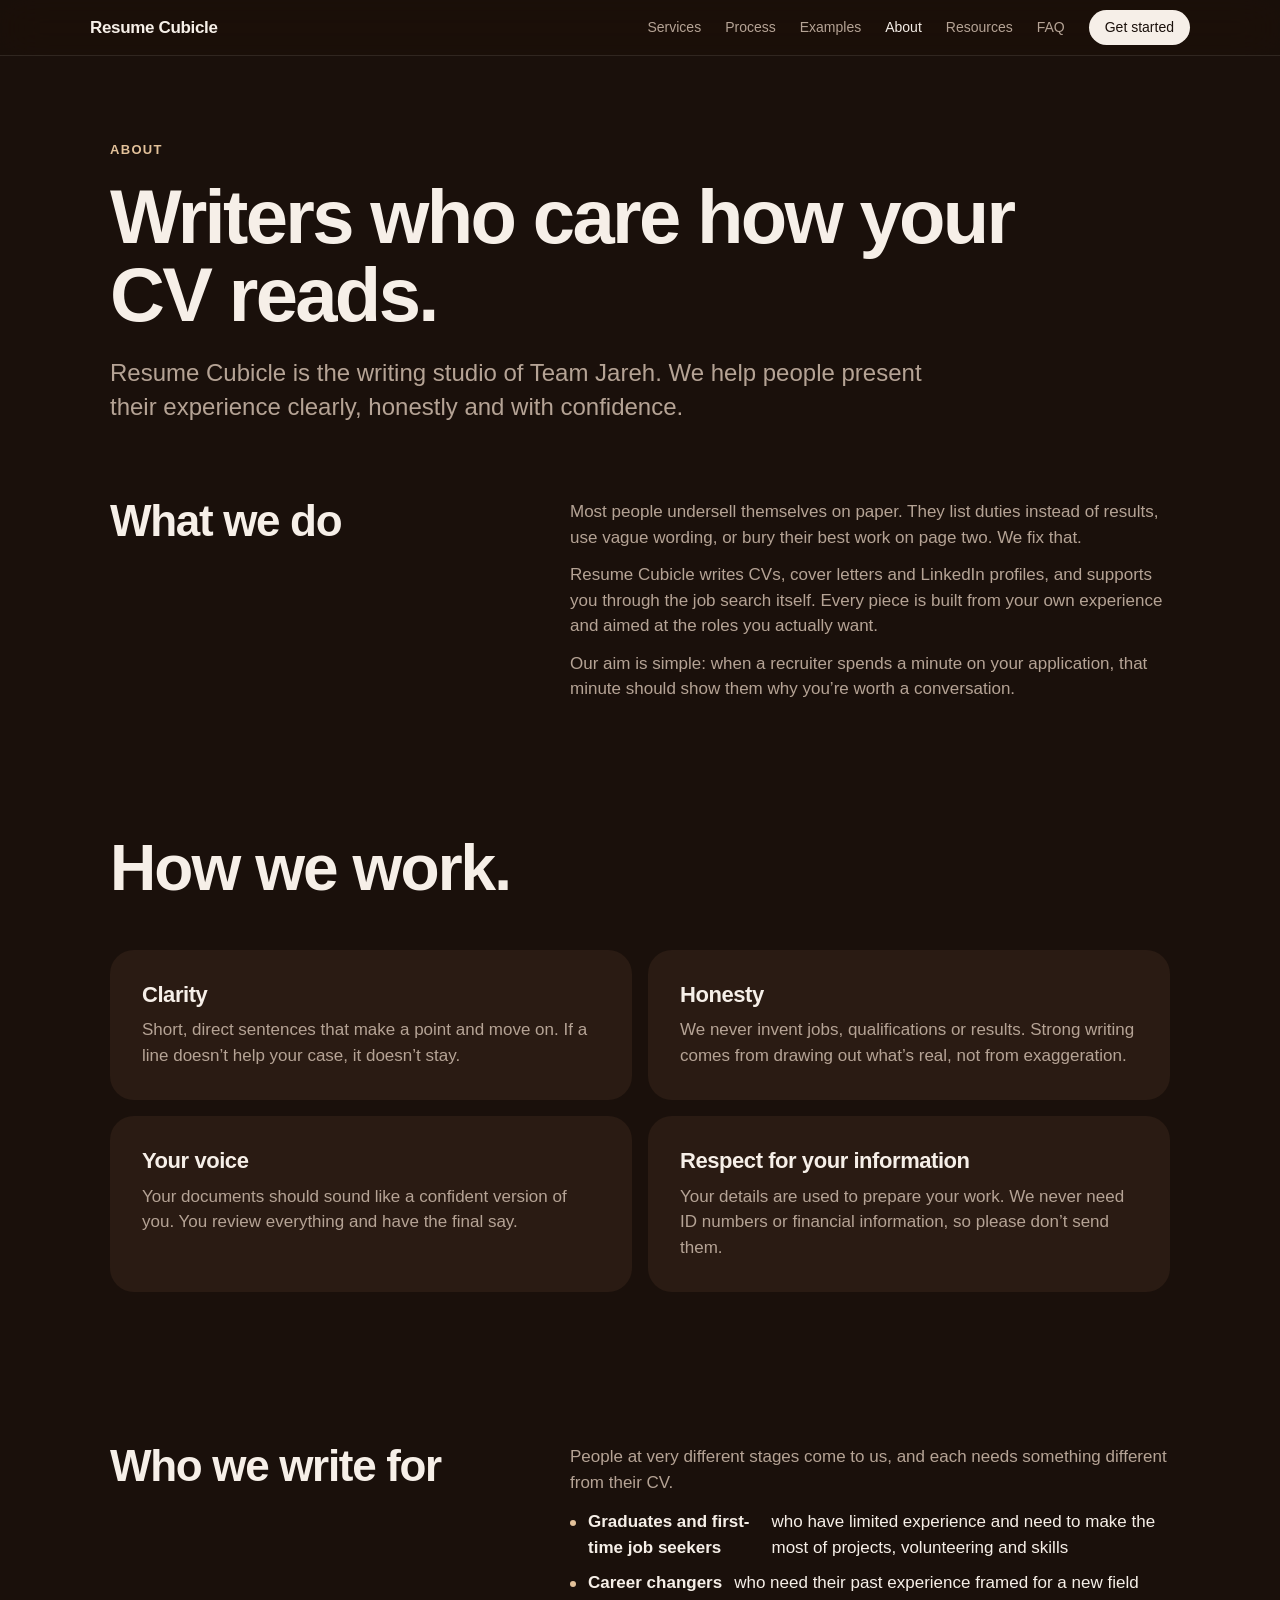
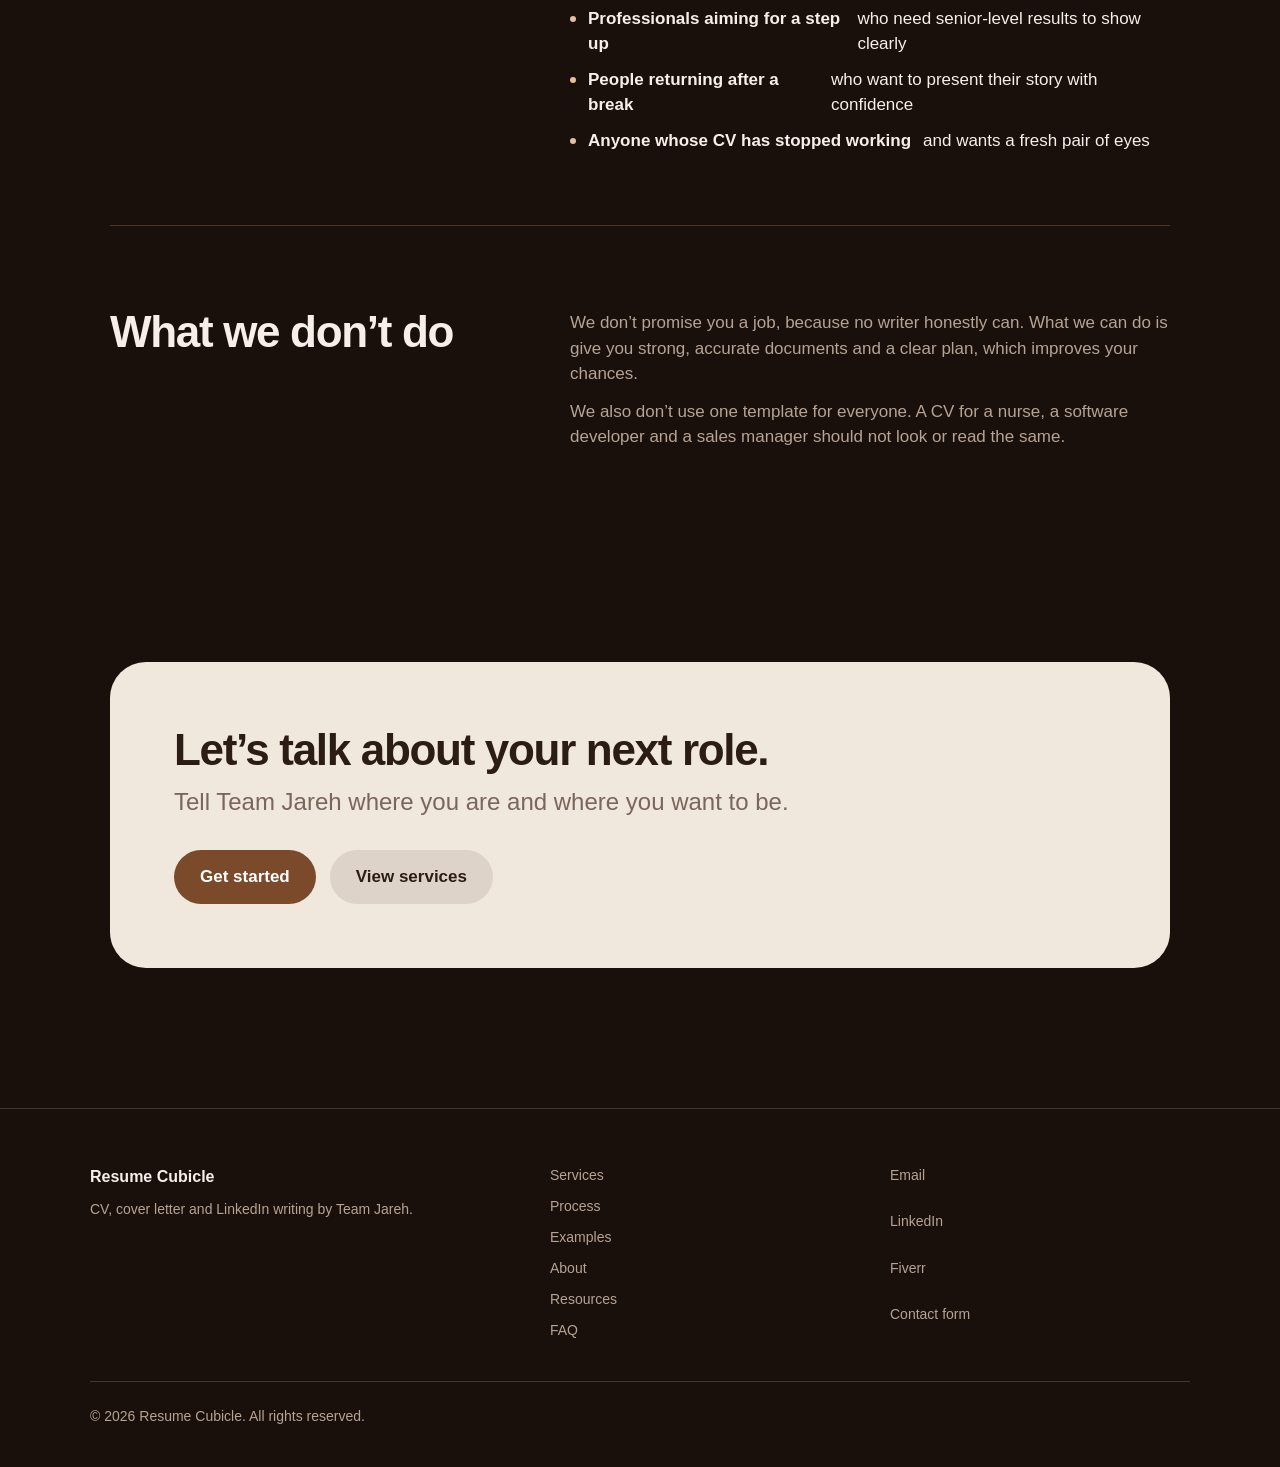
==== about.html @ 6e5d0e98 "first commit" ====
<!DOCTYPE html>
<html lang="en">
<head>
<meta charset="utf-8">
<meta name="viewport" content="width=device-width, initial-scale=1">
<title>About | Resume Cubicle</title>
<meta name="description" content="Resume Cubicle is the writing studio of Team Jareh. Learn how we work and who we write for.">
<meta name="theme-color" content="#1a100b">
<link rel="stylesheet" href="styles.css">
</head>
<body>
<div class="bar"></div>
<header class="nav">
  <a class="logo" href="index.html">Resume Cubicle</a>
  <button class="menu" id="menu" aria-expanded="false" aria-controls="links">Menu</button>
  <nav id="links" aria-label="Main">
    <a href="services.html">Services</a><a href="process.html">Process</a><a href="examples.html">Examples</a><a href="about.html" aria-current="page">About</a><a href="resources.html">Resources</a><a href="faq.html">FAQ</a>
    <a class="pill" href="contact.html">Get started</a>
  </nav>
</header>

<main id="top">
<section class="page-head">
  <p class="eyebrow">About</p>
  <h1 class="split">Writers who care how your CV reads.</h1>
  <p class="lead">Resume Cubicle is the writing studio of Team Jareh. We help people present their experience clearly, honestly and with confidence.</p>
</section>

<section class="wrap">
  <div class="sec" style="border-top:0;padding-top:0">
    <div class="head rv"><h2>What we do</h2></div>
    <div class="rv">
      <p>Most people undersell themselves on paper. They list duties instead of results, use vague wording, or bury their best work on page two. We fix that.</p>
      <p>Resume Cubicle writes CVs, cover letters and LinkedIn profiles, and supports you through the job search itself. Every piece is built from your own experience and aimed at the roles you actually want.</p>
      <p>Our aim is simple: when a recruiter spends a minute on your application, that minute should show them why you’re worth a conversation.</p>
    </div>
  </div>
</section>

<section class="wrap" style="padding-top:60px">
  <h2 class="rv">How we work.</h2>
  <div class="grid3" style="grid-template-columns:repeat(2,1fr)">
    <article class="card rv"><h3>Clarity</h3><p>Short, direct sentences that make a point and move on. If a line doesn’t help your case, it doesn’t stay.</p></article>
    <article class="card rv"><h3>Honesty</h3><p>We never invent jobs, qualifications or results. Strong writing comes from drawing out what’s real, not from exaggeration.</p></article>
    <article class="card rv"><h3>Your voice</h3><p>Your documents should sound like a confident version of you. You review everything and have the final say.</p></article>
    <article class="card rv"><h3>Respect for your information</h3><p>Your details are used to prepare your work. We never need ID numbers or financial information, so please don’t send them.</p></article>
  </div>
</section>

<section class="wrap">
  <div class="sec" style="border-top:0;padding-top:0">
    <div class="head rv"><h2>Who we write for</h2></div>
    <div class="rv">
      <p>People at very different stages come to us, and each needs something different from their CV.</p>
      <ul class="list">
        <li><b>Graduates and first-time job seekers</b> who have limited experience and need to make the most of projects, volunteering and skills</li>
        <li><b>Career changers</b> who need their past experience framed for a new field</li>
        <li><b>Professionals aiming for a step up</b> who need senior-level results to show clearly</li>
        <li><b>People returning after a break</b> who want to present their story with confidence</li>
        <li><b>Anyone whose CV has stopped working</b> and wants a fresh pair of eyes</li>
      </ul>
    </div>
  </div>
  <div class="sec">
    <div class="head rv"><h2>What we don’t do</h2></div>
    <div class="rv">
      <p>We don’t promise you a job, because no writer honestly can. What we can do is give you strong, accurate documents and a clear plan, which improves your chances.</p>
      <p>We also don’t use one template for everyone. A CV for a nurse, a software developer and a sales manager should not look or read the same.</p>
    </div>
  </div>
</section>

<section class="band">
  <div class="box rv">
    <div>
      <h2>Let’s talk about your next role.</h2>
      <p class="sub">Tell Team Jareh where you are and where you want to be.</p>
    </div>
    <div class="cta"><a class="btn p" href="contact.html">Get started</a><a class="btn g" href="services.html">View services</a></div>
  </div>
</section>
</main>

<footer>
  <div class="foot">
    <div><b>Resume Cubicle</b><p>CV, cover letter and LinkedIn writing by Team Jareh.</p></div>
    <ul>
      <li><a href="services.html">Services</a></li><li><a href="process.html">Process</a></li><li><a href="examples.html">Examples</a></li><li><a href="about.html">About</a></li><li><a href="resources.html">Resources</a></li><li><a href="faq.html">FAQ</a></li>
    </ul>
    <ul>
      <li><a data-link="email" href="contact.html">Email</a></li>
      <li><a data-link="linkedin" href="contact.html" target="_blank" rel="noopener noreferrer">LinkedIn</a></li>
      <li><a data-link="fiverr" href="contact.html" target="_blank" rel="noopener noreferrer">Fiverr</a></li>
      <li><a href="contact.html">Contact form</a></li>
    </ul>
  </div>
  <p class="copy">© <span data-year></span> Resume Cubicle. All rights reserved.</p>
</footer>
<script src="app.js"></script>
</body>
</html>
---- styles.css ----
:root{--ink:#f6efe8;--mute:#b5a395;--bg:#1a100b;--mist:#2a1b13;--ac:#c89b6d;--ac2:#e3c19a;--alt:#f0e7dd;--deep:#7a4a2b;--line:#4a3425;--ease:cubic-bezier(.16,1,.3,1)}
*{box-sizing:border-box;margin:0}
html{scroll-behavior:smooth;scroll-padding-top:72px}
body{font:17px/1.5 -apple-system,BlinkMacSystemFont,"SF Pro Display","Segoe UI",Inter,Roboto,Helvetica,Arial,sans-serif;color:var(--ink);background:var(--bg);-webkit-font-smoothing:antialiased}
a{color:inherit;text-decoration:none}
:focus-visible{outline:3px solid var(--ac);outline-offset:3px;border-radius:8px}

/* Progress bar and navigation */
.bar{position:fixed;inset:0 0 auto;height:3px;z-index:60;background:var(--ac);transform:scaleX(var(--sp,0));transform-origin:left}
.nav{position:fixed;inset:0 0 auto;z-index:50;height:56px;display:flex;align-items:center;justify-content:space-between;padding:0 max(20px,calc((100vw - 1100px)/2));background:rgba(26,16,11,.72);-webkit-backdrop-filter:saturate(180%) blur(20px);backdrop-filter:saturate(180%) blur(20px);border-bottom:1px solid rgba(246,239,232,.1)}
.logo{font-weight:650;letter-spacing:-.02em}
.nav nav{display:flex;gap:24px;align-items:center;font-size:14px;color:var(--mute)}
.nav nav a:hover,.nav nav a[aria-current=page]{color:var(--ink)}
.nav .pill{background:var(--ink);color:var(--bg);padding:7px 16px;border-radius:99px}
.nav .pill:hover,.nav nav a.pill[aria-current=page]{color:var(--bg);background:var(--ac)}
.menu{display:none;background:none;border:0;font:inherit;font-size:14px;color:var(--mute);cursor:pointer}

/* Headings and text */
.hero{padding:140px 20px 0;text-align:center;overflow:hidden}
h1{font-size:clamp(42px,8vw,92px);line-height:1.03;letter-spacing:-.035em;font-weight:700;max-width:11em;margin:0 auto}
h1 .w{display:inline-block;opacity:0;transform:translateY(.5em);filter:blur(12px);animation:up 1.1s var(--ease) forwards;animation-delay:calc(var(--i)*90ms + 150ms)}
@keyframes up{to{opacity:1;transform:none;filter:none}}
h2{font-size:clamp(32px,5.5vw,64px);line-height:1.07;letter-spacing:-.03em;font-weight:700;max-width:15em}
h3{font-size:clamp(22px,3vw,30px);letter-spacing:-.02em;line-height:1.15;margin-bottom:10px}
.lead,.sub{color:var(--mute);line-height:1.4;font-size:clamp(18px,2.2vw,24px)}
.lead{max-width:34em;margin:24px auto 0}
.sub{margin-top:18px;max-width:36em}
.eyebrow{font-size:13px;font-weight:600;letter-spacing:.1em;text-transform:uppercase;color:var(--ac2);margin-bottom:18px}
.page-head{max-width:1100px;margin:0 auto;padding:140px 20px 0}
.page-head h1{font-size:clamp(38px,6.5vw,76px);margin:0;max-width:13em}
.page-head .lead{margin:22px 0 0;max-width:36em}
.page-head + .wrap{padding-top:64px}
.more{display:inline-block;margin-top:18px;font-weight:600;color:var(--ac2)}
.more:hover{text-decoration:underline}
.fine{margin-top:20px;font-size:14px;color:#8a7566}

/* Buttons */
.cta{display:flex;gap:14px;justify-content:center;flex-wrap:wrap;margin-top:32px}
.cta.left{justify-content:flex-start}
.btn{display:inline-block;padding:14px 26px;border:0;border-radius:99px;font:inherit;font-weight:600;cursor:pointer;transition:transform .3s var(--ease),background .3s}
.btn:active{transform:scale(.96)}
.btn.p{background:var(--ac);color:#1a100b}.btn.p:hover{background:#dcb88f}
.btn.g{background:rgba(246,239,232,.1)}.btn.g:hover{background:rgba(246,239,232,.17)}
.btn:disabled{opacity:.6;cursor:wait}

/* Hero resume sheet */
.stage{position:relative;max-width:560px;margin:64px auto 0;perspective:1200px}
.sheet{position:relative;overflow:hidden;height:400px;background:#fbf7f2;border-radius:22px 22px 0 0;padding:36px 36px 0;text-align:left;box-shadow:inset 0 0 0 1px rgba(246,239,232,.1);-webkit-mask-image:linear-gradient(#000 55%,transparent);mask-image:linear-gradient(#000 55%,transparent);transform-origin:50% 100%;transform:rotateX(calc(14deg*(1 - var(--p,0)))) scale(calc(.92 + .08*var(--p,0)))}
.sheet i{display:block;height:9px;width:var(--w,100%);margin:11px 0;border-radius:5px;background:#e0d1c0;transform-origin:left;animation:draw .9s var(--ease) both;animation-delay:var(--d,0s)}
.sheet i.t{height:18px;width:52%;background:#2b1d16}
.sheet i.h{height:12px;background:#cdbba9;margin-top:24px}
.sheet i.hl{background:linear-gradient(90deg,#7a4a2b calc(15% + var(--p,0)*85%),#e0d1c0 0)}
@keyframes draw{from{transform:scaleX(0)}}
.chip{position:absolute;padding:9px 16px;border-radius:99px;font-size:14px;font-weight:600;background:rgba(58,38,27,.9);-webkit-backdrop-filter:blur(14px);backdrop-filter:blur(14px);box-shadow:0 10px 30px rgba(0,0,0,.4);animation:float 6s ease-in-out infinite}
.c1{left:-70px;top:80px}.c2{right:-80px;top:200px;animation-delay:-2s}.c3{left:-40px;top:310px;animation-delay:-4s}
@keyframes float{50%{transform:translateY(-12px)}}

/* Layout blocks */
.wrap{max-width:1100px;margin:0 auto;padding:140px 20px 0}
.grid3{display:grid;grid-template-columns:repeat(3,1fr);gap:16px;margin-top:48px}
.card{padding:32px;border-radius:24px;background:var(--mist)}
.card h3{font-size:22px}
.card p{color:var(--mute)}
.card .list{margin-top:16px}
.list{list-style:none;padding:0;display:grid;gap:10px}
.list li{display:flex;gap:12px;color:var(--ink)}
.list li::before{content:"";flex:none;width:6px;height:6px;margin-top:.62em;border-radius:50%;background:var(--ac2)}
.pills{display:flex;flex-wrap:wrap;gap:10px;margin-top:32px}
.pills a,.pills span{padding:10px 18px;border-radius:99px;background:rgba(246,239,232,.1);font-size:15px}
.pills a:hover{background:rgba(246,239,232,.17)}

/* Bento tiles */
.bento{display:grid;grid-template-columns:repeat(6,1fr);gap:16px;margin-top:56px}
.tile{position:relative;overflow:hidden;grid-column:span 3;min-height:320px;padding:40px;border-radius:28px;background:var(--mist);display:flex;flex-direction:column;justify-content:flex-end}
.tile.wide{grid-column:span 4}.tile.s{grid-column:span 2}
.tile p{color:var(--mute);max-width:30em}
.tile.dark{background:var(--alt);color:#2b1d16}.tile.dark p,.tile.dark li{color:#7a665a}.tile.dark li::before{background:var(--deep)}.tile.dark .more{color:var(--deep)}
.tile ul{list-style:none;padding:0;margin-top:18px;display:grid;gap:8px}
.tile li{display:flex;align-items:center;gap:10px;font-size:16px}
.tile li::before{content:"";width:6px;height:6px;border-radius:50%;background:var(--ac2)}
.tile::after{content:"";position:absolute;inset:0;pointer-events:none;opacity:0;transition:opacity .4s;background:radial-gradient(360px circle at var(--mx,50%) var(--my,50%),rgba(200,155,109,.14),transparent 60%)}
.tile:hover::after{opacity:1}

/* Short step cards (home) */
.minis{list-style:none;padding:0;display:grid;grid-template-columns:repeat(4,1fr);gap:16px;margin-top:48px}
.minis li{padding:28px;border-radius:24px;background:var(--mist)}
.minis b{display:grid;place-items:center;width:36px;height:36px;margin-bottom:16px;border-radius:50%;background:var(--ac);color:#1a100b}
.minis h3{font-size:20px}
.minis p{color:var(--mute);font-size:15px}

/* Process timeline */
.proc{display:grid;grid-template-columns:1fr 1.2fr;gap:60px;align-items:start}
.proc .sticky{position:sticky;top:120px}
.steps{list-style:none;position:relative;padding-left:44px;border-left:2px solid var(--line)}
.steps::before{content:"";position:absolute;left:-2px;top:0;width:2px;height:calc(var(--sf,0)*100%);background:var(--ac)}
.step{position:relative;padding-bottom:96px}
.js .step{opacity:.28;transition:opacity .6s}
.step:last-child{padding-bottom:0}
.js .step.on{opacity:1}
.step p{color:var(--mute);max-width:28em;margin-top:10px}
.step .list{margin-top:16px}
.n{position:absolute;left:-65px;top:0;width:40px;height:40px;border-radius:50%;display:grid;place-items:center;font-weight:700;background:var(--bg);border:2px solid var(--line);transition:.5s var(--ease)}
.step.on .n{background:var(--ac);border-color:var(--ac);color:#1a100b;transform:scale(1.08)}

/* Two-column sections (services, resources) */
.sec{display:grid;grid-template-columns:1fr 1.5fr;gap:60px;padding:72px 0;border-top:1px solid var(--line)}
.sec .head{position:sticky;top:110px;align-self:start}
.sec .num{font-size:14px;font-weight:600;letter-spacing:.1em;color:var(--ac2)}
.sec h2{font-size:clamp(28px,4vw,44px);margin-top:10px}
.sec h4{margin-top:30px;font-size:13px;letter-spacing:.1em;text-transform:uppercase;color:var(--ac2)}
.sec p{color:var(--mute);margin-top:12px;max-width:36em}
.sec .list{margin-top:14px}
.sec .ex{margin-top:16px;padding:20px 24px;border-radius:18px;background:var(--mist);color:var(--ink);max-width:36em}

/* Table */
.tblwrap{overflow-x:auto;margin-top:40px;border-radius:24px;background:var(--mist)}
table{width:100%;min-width:560px;border-collapse:collapse}
th,td{padding:20px 26px;text-align:left;vertical-align:top;border-bottom:1px solid var(--line)}
th{font-size:13px;letter-spacing:.08em;text-transform:uppercase;color:var(--ac2);font-weight:600}
td{color:var(--mute)}td:first-child{color:var(--ink);font-weight:600}
tr:last-child td{border-bottom:0}

/* Before / after */
.night{margin-top:140px;padding-bottom:140px;background:var(--alt);color:#2b1d16}
.page-head + .night{margin-top:80px}
.night .wrap{padding-top:120px}.page-head + .night .wrap{padding-top:72px}
.night .sub{color:#7a665a}
.seg{position:relative;display:inline-flex;margin-top:32px;padding:4px;border-radius:99px;background:#e2d3c3}
.seg.stick{position:sticky;top:70px;z-index:5;box-shadow:0 6px 20px rgba(60,30,10,.12)}
.seg::before{content:"";position:absolute;top:4px;bottom:4px;left:4px;width:calc(50% - 4px);border-radius:99px;background:#d6c3af;transition:transform .5s var(--ease),background .5s}
.seg[data-v=after]::before{transform:translateX(100%);background:var(--deep)}.seg[data-v=after] button[aria-pressed=true]{color:#fff}
.seg button{position:relative;z-index:1;border:0;background:none;color:#2b1d16;font:inherit;font-size:15px;padding:10px 28px;border-radius:99px;cursor:pointer}
.grp{margin-top:56px;font-size:14px;letter-spacing:.1em;text-transform:uppercase;color:var(--deep)}
.bl{list-style:none;padding:0;margin-top:16px;display:grid;gap:14px;max-width:780px}
.bl li{padding:22px 26px;border-radius:20px;background:#faf6f1;font-size:clamp(18px,2.6vw,26px);line-height:1.25;letter-spacing:-.02em;transition:color .5s}
.bl[data-v=before] li{color:#8a7566}
.bl .txt{display:block;transition:opacity .3s,transform .5s var(--ease),filter .3s}
.bl.swap .txt{opacity:0;transform:translateY(10px);filter:blur(6px)}
.bl.swap li:nth-child(2) .txt{transition-delay:.06s}.bl.swap li:nth-child(3) .txt{transition-delay:.12s}
.bl small{display:block;margin-top:10px;font-size:14px;letter-spacing:0;color:#8a7566}
.pair{display:grid;grid-template-columns:1fr 1fr;gap:16px;margin-top:40px;max-width:900px}
.pair div{padding:28px;border-radius:24px;background:#faf6f1;font-size:clamp(18px,2.2vw,24px);line-height:1.3;letter-spacing:-.02em}
.pair .b{color:#8a7566}.pair .a{box-shadow:inset 0 0 0 2px var(--deep)}
.pair small{display:block;margin-bottom:10px;font-size:12px;font-weight:600;letter-spacing:.1em;text-transform:uppercase;color:var(--deep)}
.night .more{color:var(--deep)}

/* FAQ */
.faq{max-width:780px;margin-top:24px}
.faq h3{margin:56px 0 0;font-size:14px;letter-spacing:.1em;text-transform:uppercase;color:var(--ac2)}
details{padding:22px 0;border-bottom:1px solid var(--line)}
summary{display:flex;justify-content:space-between;gap:20px;list-style:none;cursor:pointer;font-size:clamp(18px,2.4vw,22px);font-weight:600}
summary::-webkit-details-marker{display:none}
summary::after{content:"+";font-size:30px;font-weight:300;line-height:1;color:var(--mute);transition:transform .4s var(--ease)}
details[open] summary::after{transform:rotate(45deg)}
details p{margin-top:12px;color:var(--mute);animation:drop .5s var(--ease)}
@keyframes drop{from{opacity:0;transform:translateY(-8px)}}

/* Closing call to action */
.band{max-width:1100px;margin:140px auto 0;padding:0 20px}
.band .box{display:flex;flex-wrap:wrap;align-items:center;justify-content:space-between;gap:32px;padding:clamp(28px,6vw,64px);border-radius:36px;background:var(--alt);color:#2b1d16}
.band h2{font-size:clamp(28px,4vw,44px)}
.band .sub{color:#7a665a;margin-top:12px}
.band .cta{margin-top:0}
.band .btn.p{background:var(--deep);color:#fff}.band .btn.p:hover{background:#5c3720}
.band .btn.g{background:rgba(60,30,10,.1);color:#2b1d16}.band .btn.g:hover{background:rgba(60,30,10,.17)}

/* Contact */
.contact{max-width:1100px;margin:64px auto 0;padding:0 20px}
.panel{display:grid;grid-template-columns:1fr 1fr;gap:48px;padding:clamp(28px,6vw,72px);border-radius:36px;color:#2b1d16;background:#ebdfd2}
.panel .sub{color:#7a665a}.panel .fine{color:#7a665a;min-height:1.5em}
form{display:grid;gap:18px}
label{display:grid;gap:8px;font-size:14px;color:#7a665a}
input,select,textarea{width:100%;padding:14px 16px;border:1px solid rgba(60,30,10,.2);border-radius:14px;background:rgba(255,255,255,.6);color:#2b1d16;font:inherit;font-size:16px}
select option{color:#000}
input:focus,select:focus,textarea:focus{outline:2px solid var(--deep);outline-offset:2px}
.panel .btn.p{background:var(--deep);color:#fff}.panel .btn.p:hover{background:#5c3720}
.links{list-style:none;padding:0;display:grid;gap:12px;margin-top:32px;max-width:360px}
.links a{display:flex;align-items:center;gap:14px;padding:8px 22px 8px 8px;border-radius:99px;font-weight:600;background:rgba(255,255,255,.6);border:1px solid rgba(60,30,10,.12);transition:transform .4s var(--ease),background .3s}
.links a:hover{background:#fff;transform:translateX(6px)}
.links svg{flex:none;width:44px;height:44px;padding:11px;border-radius:50%;background:var(--deep);color:#fff}
.hp{position:absolute;left:-9999px}

/* Footer */
footer{margin-top:140px;border-top:1px solid var(--line);padding:56px 20px 40px;color:var(--mute);font-size:14px}
.foot{max-width:1100px;margin:0 auto;display:grid;grid-template-columns:1.4fr 1fr 1fr;gap:40px}
.foot b{color:var(--ink);font-size:16px}
.foot p{margin-top:10px;max-width:24em}
.foot ul{list-style:none;padding:0;display:grid;gap:10px}
.foot a:hover{color:var(--ink)}
.copy{max-width:1100px;margin:40px auto 0;padding-top:24px;border-top:1px solid var(--line)}

/* Reveal on scroll */
.js .rv{opacity:0;transform:translateY(32px);transition:opacity 1s var(--ease),transform 1s var(--ease)}
.js .rv.in{opacity:1;transform:none}

@media(max-width:900px){
.menu{display:block}
.nav nav{position:absolute;top:56px;left:0;right:0;display:none;flex-direction:column;align-items:stretch;gap:0;padding:8px 20px 20px;background:rgba(26,16,11,.97);font-size:18px}
.nav nav.open{display:flex}.nav nav a{padding:12px 0}.nav .pill{text-align:center;margin-top:8px}
.bento,.grid3,.pair,.foot{grid-template-columns:1fr}
.minis{grid-template-columns:repeat(2,1fr)}
.tile,.tile.wide,.tile.s{grid-column:auto;min-height:240px;padding:30px}
.proc,.panel,.sec{grid-template-columns:1fr;gap:28px}
.proc .sticky,.sec .head{position:static}
.sec{padding:56px 0}
.c1{left:-8px}.c2{right:-8px}.c3{left:-4px}
.wrap{padding-top:100px}
.night .wrap{padding-top:80px}
}
@media(max-width:560px){.minis{grid-template-columns:1fr}}
@media(prefers-reduced-motion:reduce){
*{animation:none!important;transition:none!important}
html{scroll-behavior:auto}
h1 .w,.js .rv{opacity:1;transform:none;filter:none}
}
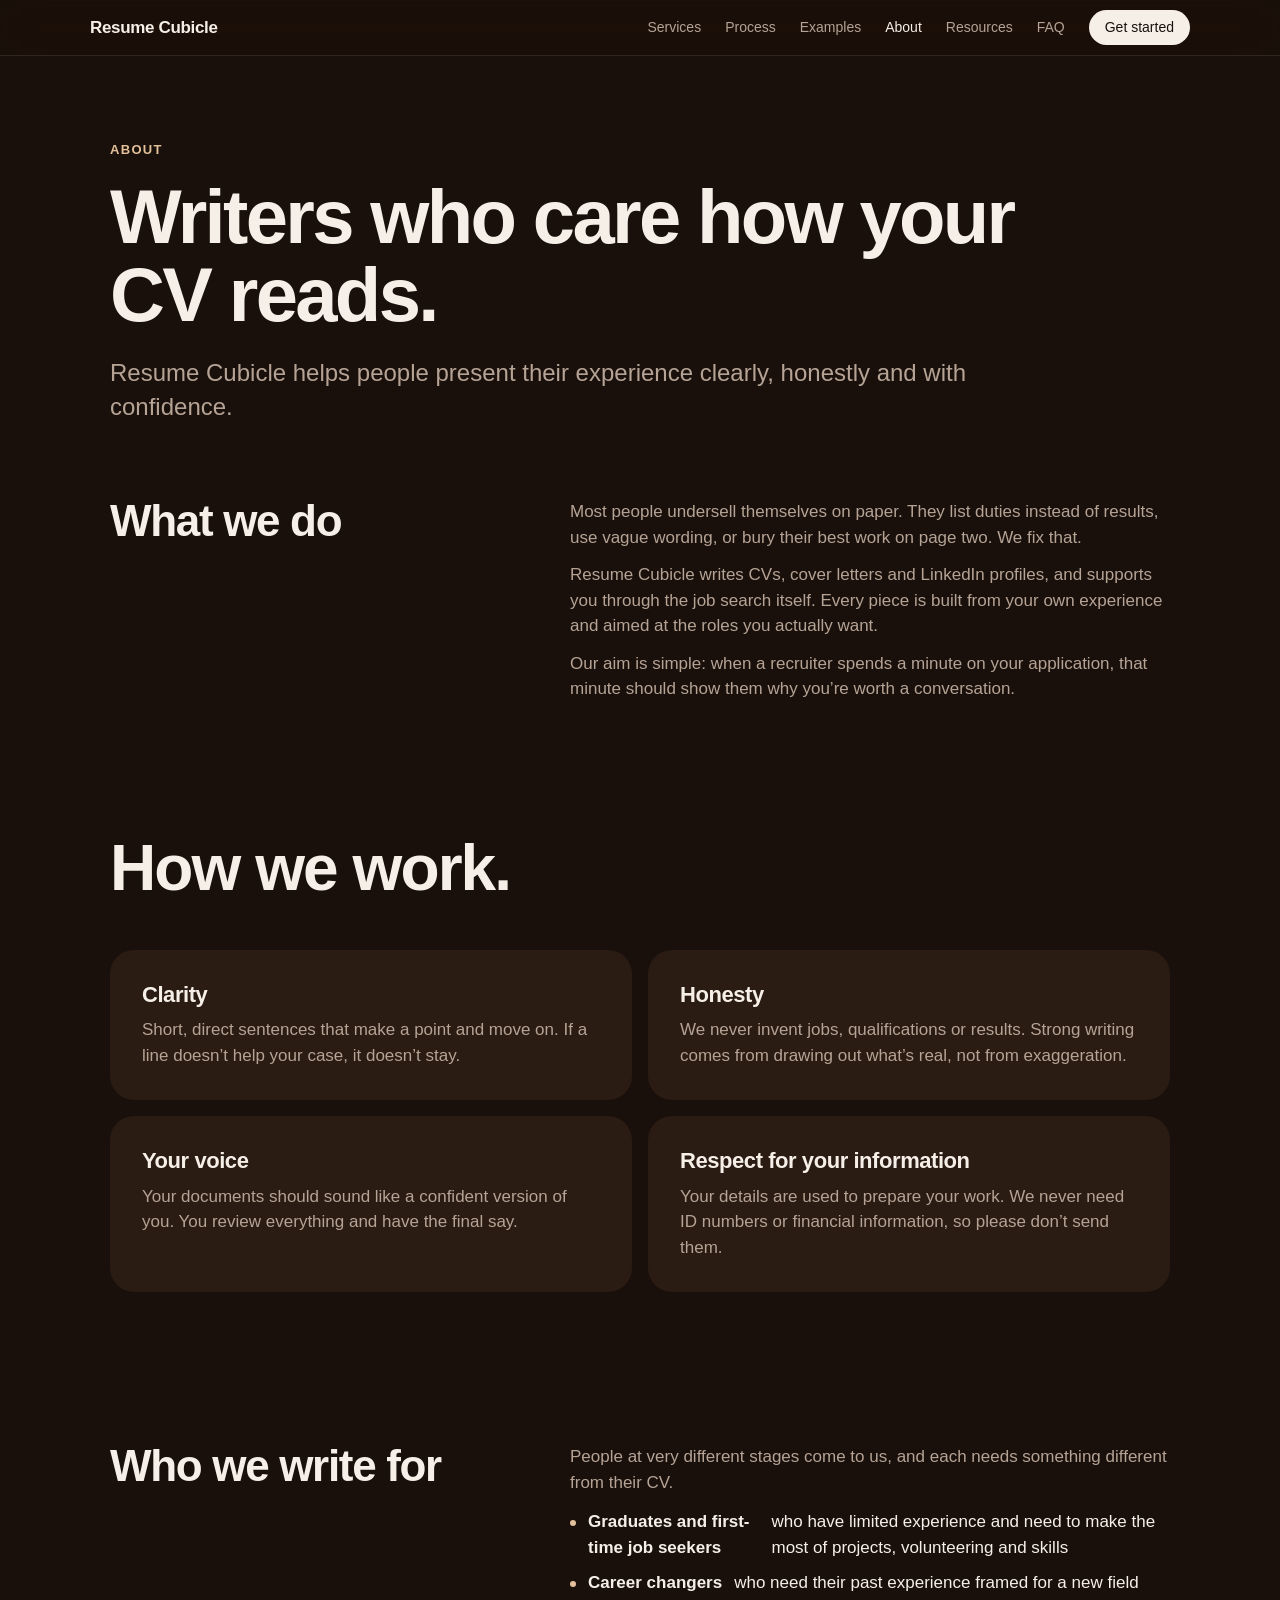
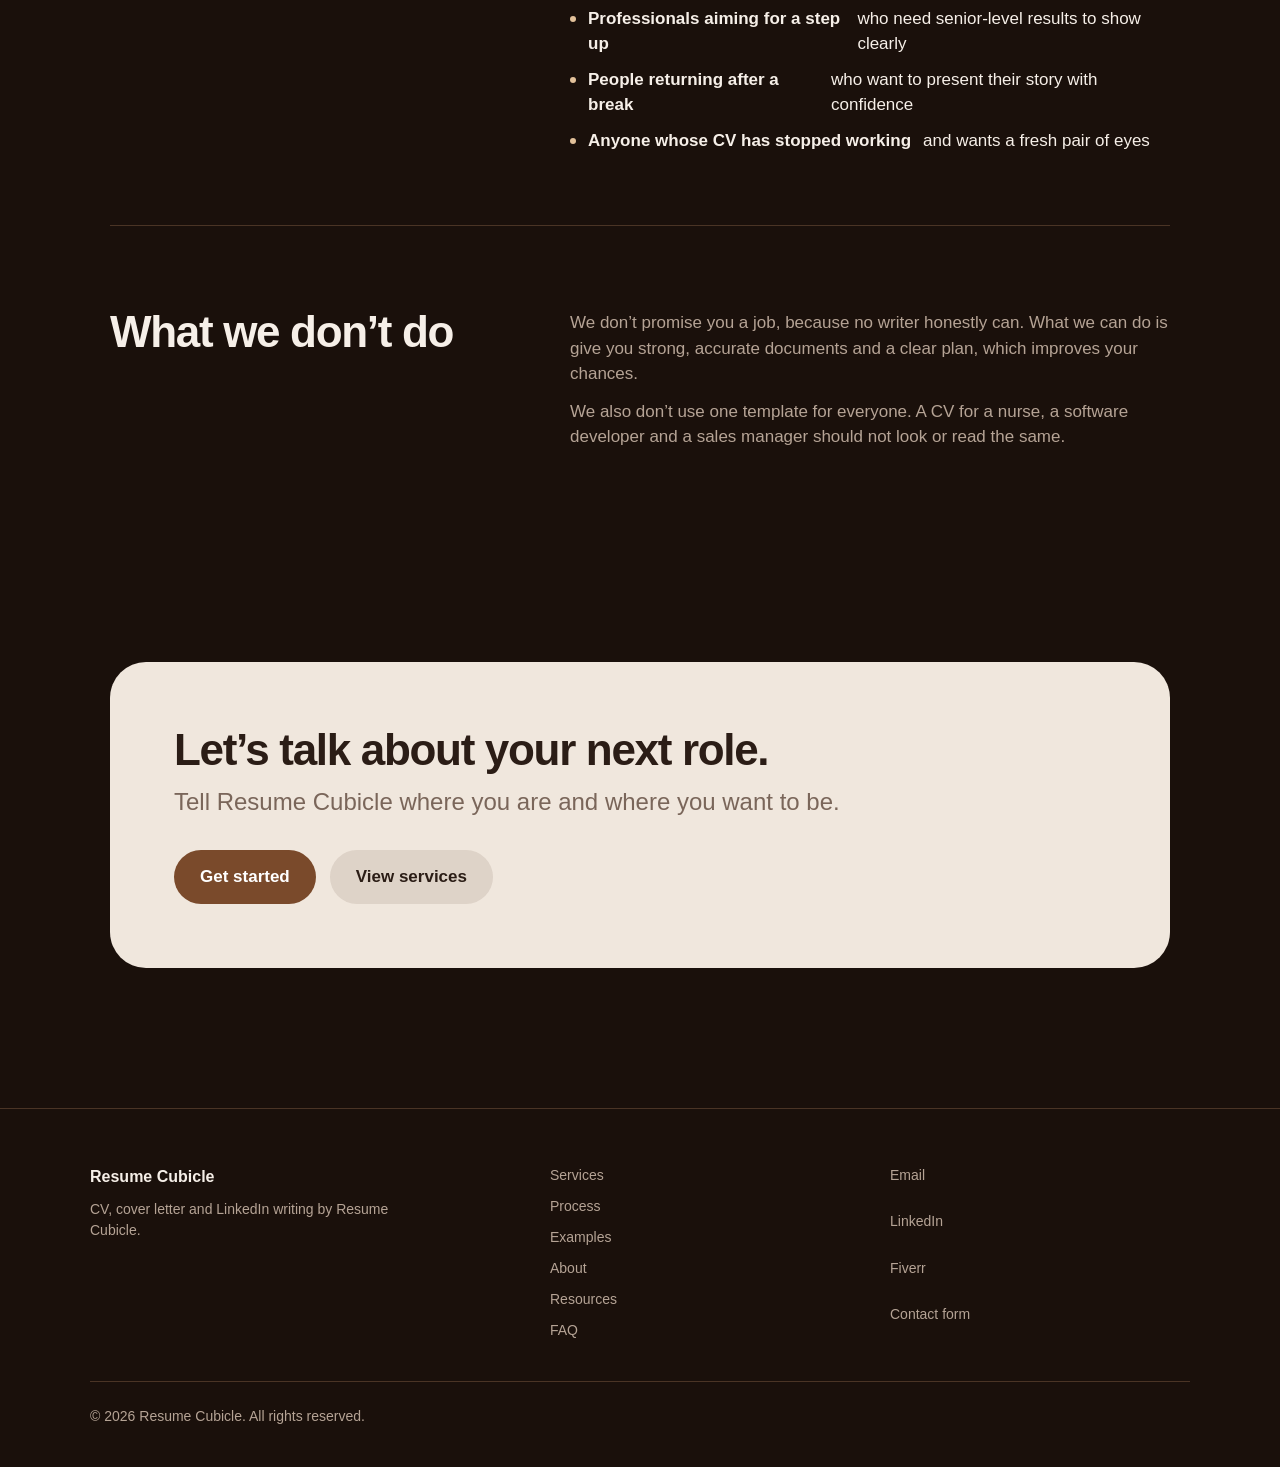
==== commit 10444f7f: "resume correction" ====
--- a/about.html
+++ b/about.html
@@ -4,7 +4,7 @@
 <meta charset="utf-8">
 <meta name="viewport" content="width=device-width, initial-scale=1">
 <title>About | Resume Cubicle</title>
-<meta name="description" content="Resume Cubicle is the writing studio of Team Jareh. Learn how we work and who we write for.">
+<meta name="description" content="Resume Cubicle helps people present their experience clearly, honestly and with confidence.">
 <meta name="theme-color" content="#1a100b">
 <link rel="stylesheet" href="styles.css">
 </head>
@@ -23,7 +23,7 @@
 <section class="page-head">
   <p class="eyebrow">About</p>
   <h1 class="split">Writers who care how your CV reads.</h1>
-  <p class="lead">Resume Cubicle is the writing studio of Team Jareh. We help people present their experience clearly, honestly and with confidence.</p>
+  <p class="lead">Resume Cubicle helps people present their experience clearly, honestly and with confidence.</p>
 </section>
 
 <section class="wrap">
@@ -74,7 +74,7 @@
   <div class="box rv">
     <div>
       <h2>Let’s talk about your next role.</h2>
-      <p class="sub">Tell Team Jareh where you are and where you want to be.</p>
+      <p class="sub">Tell Resume Cubicle where you are and where you want to be.</p>
     </div>
     <div class="cta"><a class="btn p" href="contact.html">Get started</a><a class="btn g" href="services.html">View services</a></div>
   </div>
@@ -83,7 +83,7 @@
 
 <footer>
   <div class="foot">
-    <div><b>Resume Cubicle</b><p>CV, cover letter and LinkedIn writing by Team Jareh.</p></div>
+    <div><b>Resume Cubicle</b><p>CV, cover letter and LinkedIn writing by Resume Cubicle.</p></div>
     <ul>
       <li><a href="services.html">Services</a></li><li><a href="process.html">Process</a></li><li><a href="examples.html">Examples</a></li><li><a href="about.html">About</a></li><li><a href="resources.html">Resources</a></li><li><a href="faq.html">FAQ</a></li>
     </ul>
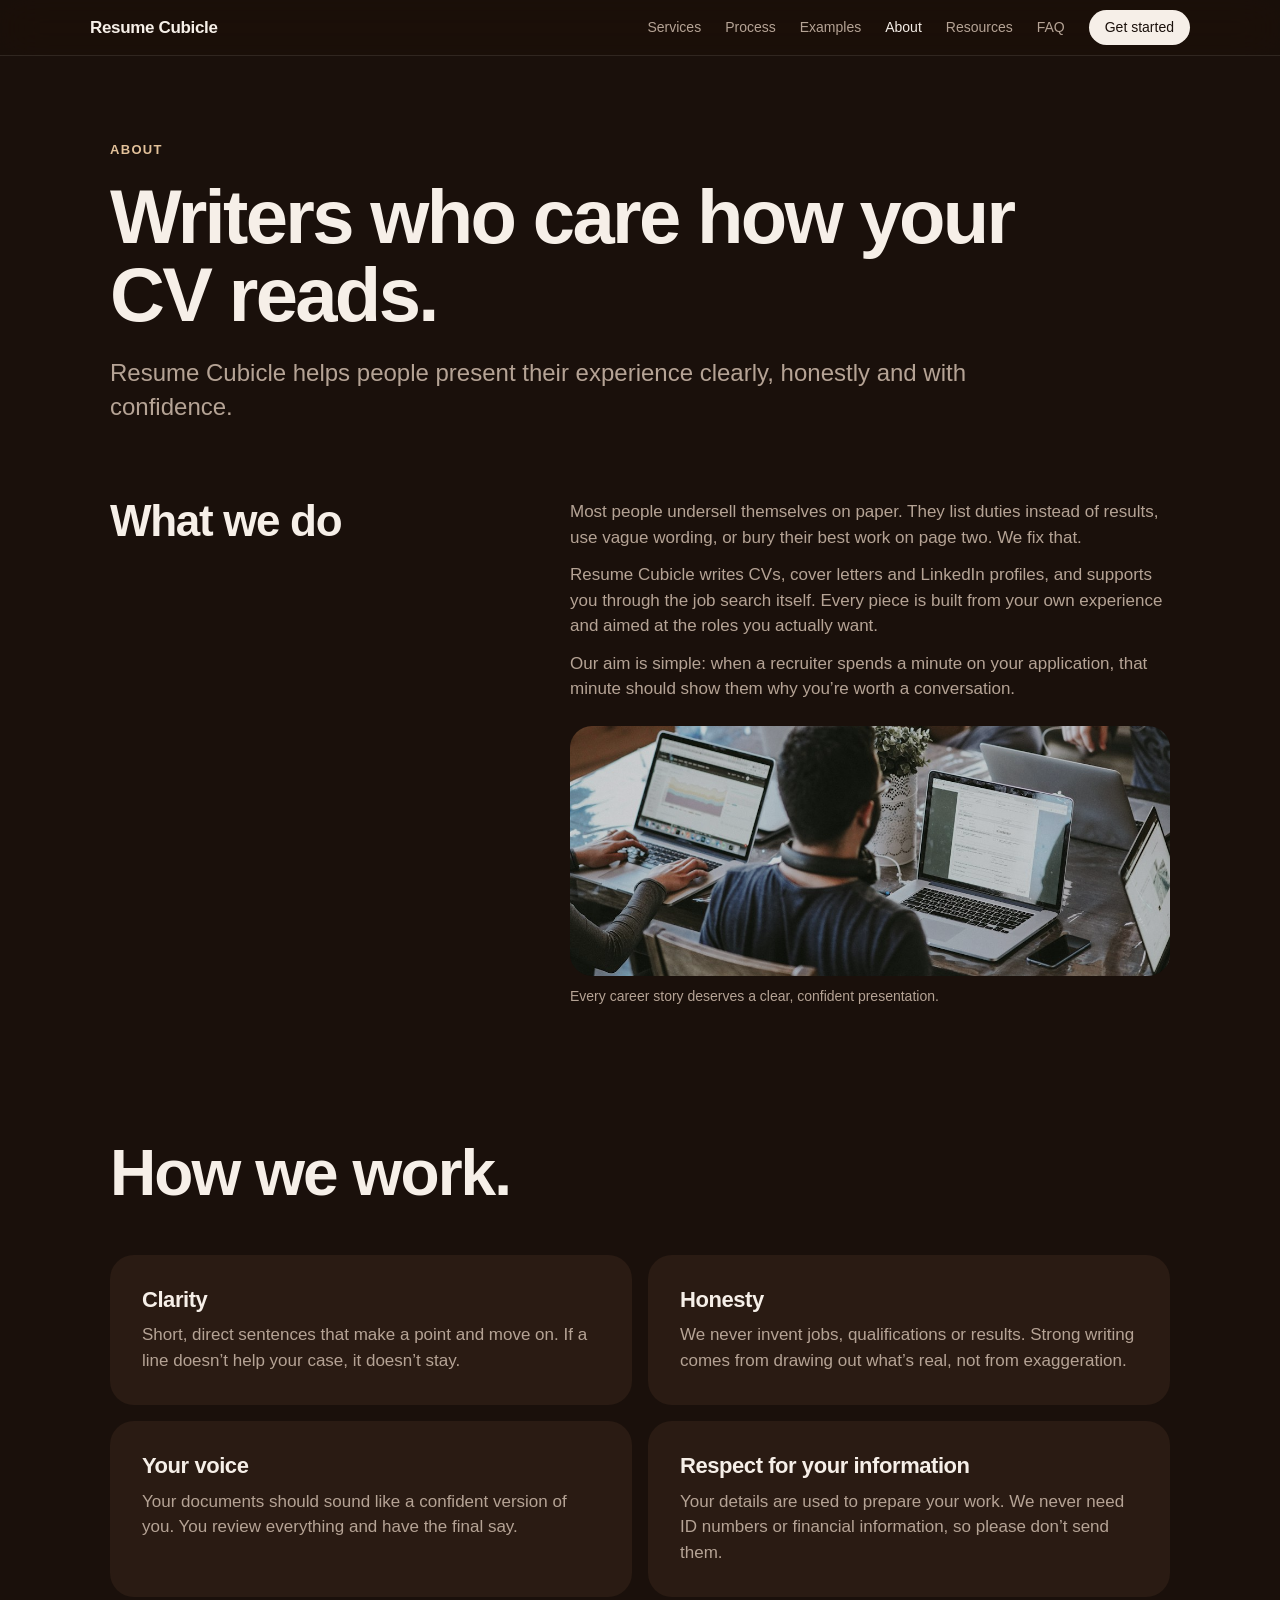
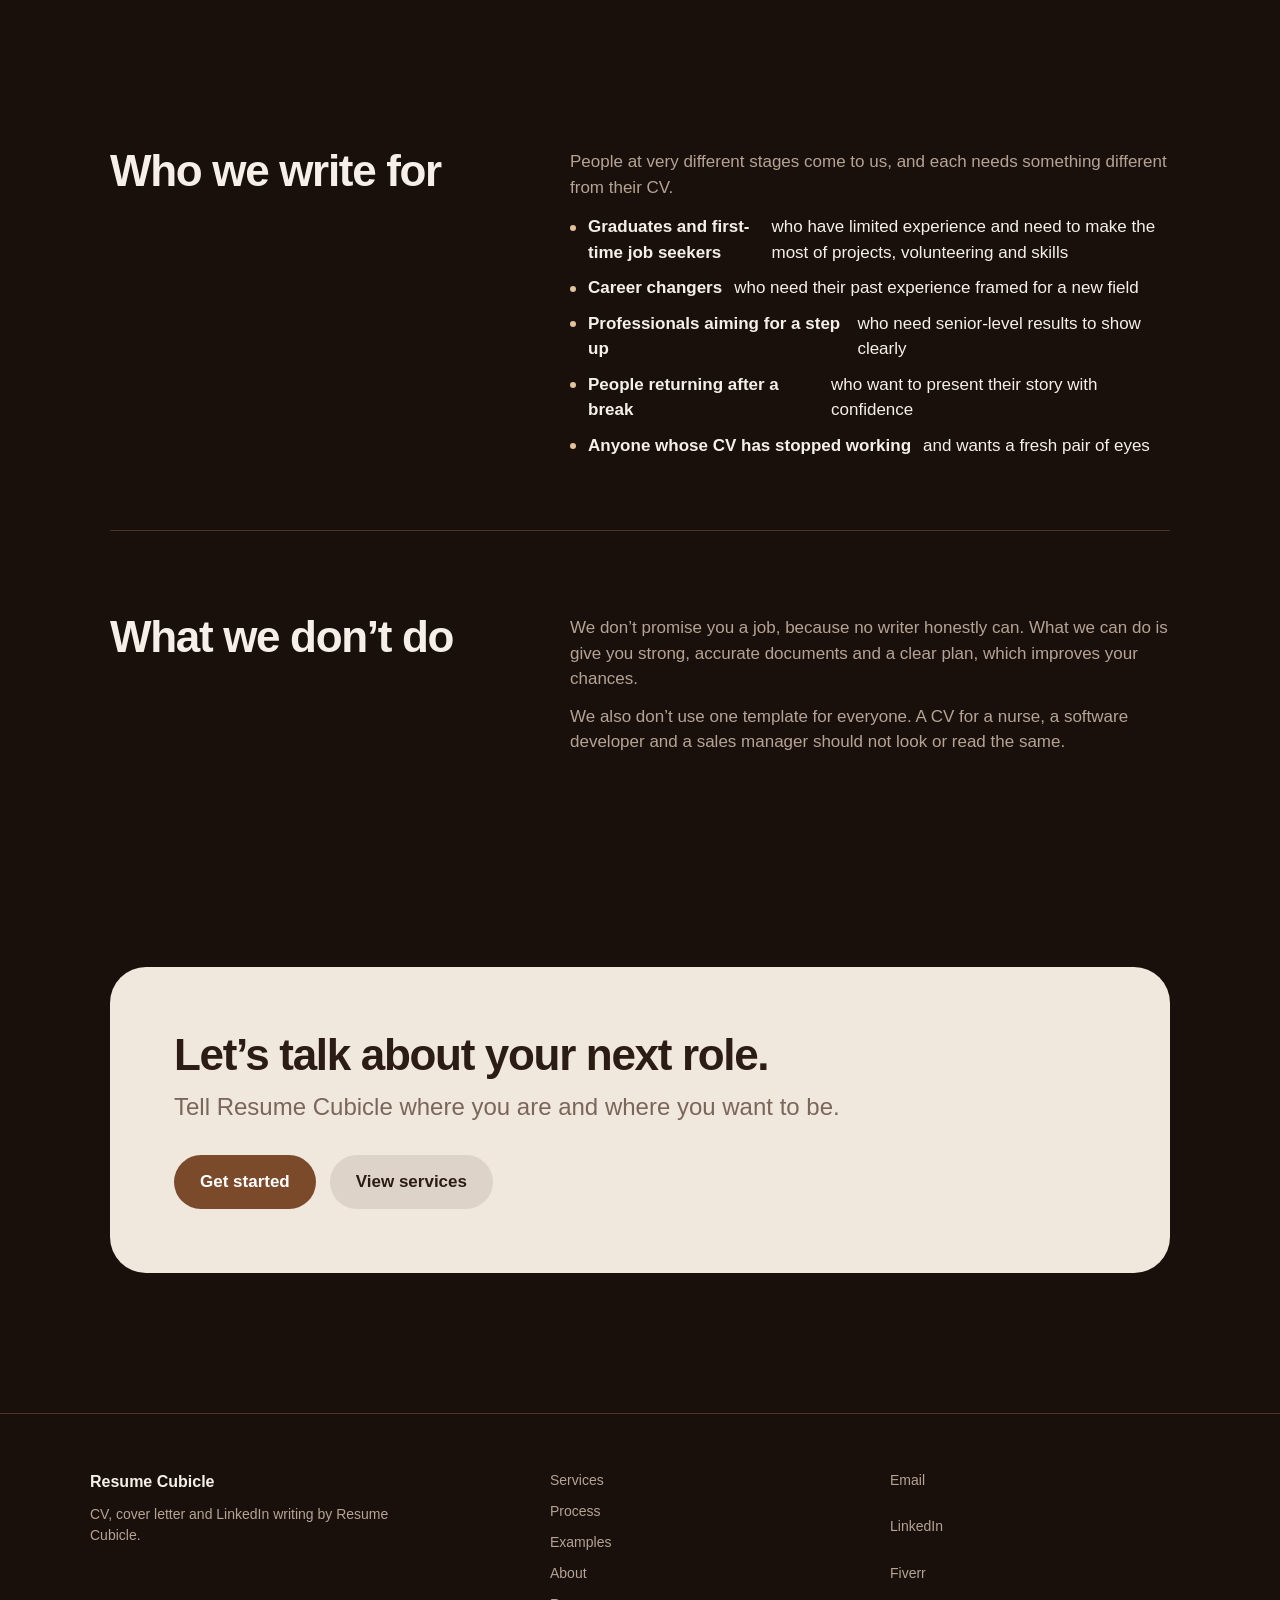
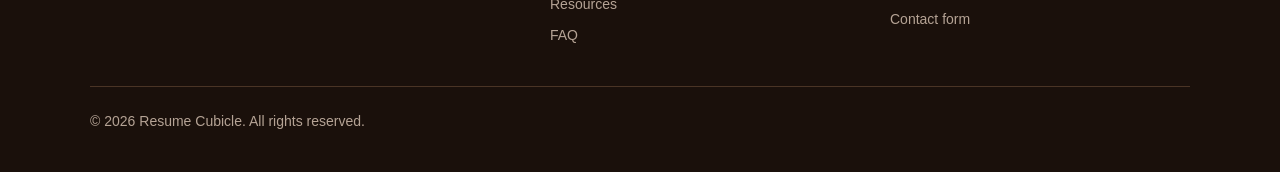
==== commit f57c3574: "images" ====
--- a/about.html
+++ b/about.html
@@ -33,6 +33,10 @@
       <p>Most people undersell themselves on paper. They list duties instead of results, use vague wording, or bury their best work on page two. We fix that.</p>
       <p>Resume Cubicle writes CVs, cover letters and LinkedIn profiles, and supports you through the job search itself. Every piece is built from your own experience and aimed at the roles you actually want.</p>
       <p>Our aim is simple: when a recruiter spends a minute on your application, that minute should show them why you’re worth a conversation.</p>
+      <figure class="about-photo">
+        <img src="assets/images/collaboration.jpg" alt="Colleagues collaborating around laptops at a shared table" width="1100" height="1649" loading="lazy" decoding="async">
+        <figcaption>Every career story deserves a clear, confident presentation.</figcaption>
+      </figure>
     </div>
   </div>
 </section>
--- a/styles.css
+++ b/styles.css
@@ -44,15 +44,17 @@
 .btn:disabled{opacity:.6;cursor:wait}
 
 /* Hero resume sheet */
-.stage{position:relative;max-width:560px;margin:64px auto 0;perspective:1200px}
-.sheet{position:relative;overflow:hidden;height:400px;background:#fbf7f2;border-radius:22px 22px 0 0;padding:36px 36px 0;text-align:left;box-shadow:inset 0 0 0 1px rgba(246,239,232,.1);-webkit-mask-image:linear-gradient(#000 55%,transparent);mask-image:linear-gradient(#000 55%,transparent);transform-origin:50% 100%;transform:rotateX(calc(14deg*(1 - var(--p,0)))) scale(calc(.92 + .08*var(--p,0)))}
+.stage{position:relative;height:390px;max-width:680px;margin:64px auto 0;perspective:1200px}
+.stage-photo{position:absolute;z-index:0;inset:0;width:100%;height:100%;object-fit:cover;object-position:center 55%;border-radius:28px;filter:brightness(.78) saturate(.82);box-shadow:0 24px 70px rgba(0,0,0,.32)}
+.stage::after{content:"";position:absolute;z-index:0;inset:0;border-radius:28px;pointer-events:none;background:linear-gradient(110deg,rgba(26,16,11,.42),transparent 72%)}
+.sheet{position:absolute;z-index:1;right:13%;bottom:0;overflow:hidden;width:min(290px,48%);height:300px;background:#fbf7f2;border-radius:18px 18px 0 0;padding:28px 30px 0;text-align:left;box-shadow:0 14px 40px rgba(0,0,0,.34),inset 0 0 0 1px rgba(246,239,232,.1);-webkit-mask-image:linear-gradient(#000 68%,transparent);mask-image:linear-gradient(#000 68%,transparent);transform-origin:50% 100%;transform:rotateX(calc(14deg*(1 - var(--p,0)))) scale(calc(.92 + .08*var(--p,0)))}
 .sheet i{display:block;height:9px;width:var(--w,100%);margin:11px 0;border-radius:5px;background:#e0d1c0;transform-origin:left;animation:draw .9s var(--ease) both;animation-delay:var(--d,0s)}
 .sheet i.t{height:18px;width:52%;background:#2b1d16}
 .sheet i.h{height:12px;background:#cdbba9;margin-top:24px}
 .sheet i.hl{background:linear-gradient(90deg,#7a4a2b calc(15% + var(--p,0)*85%),#e0d1c0 0)}
 @keyframes draw{from{transform:scaleX(0)}}
-.chip{position:absolute;padding:9px 16px;border-radius:99px;font-size:14px;font-weight:600;background:rgba(58,38,27,.9);-webkit-backdrop-filter:blur(14px);backdrop-filter:blur(14px);box-shadow:0 10px 30px rgba(0,0,0,.4);animation:float 6s ease-in-out infinite}
-.c1{left:-70px;top:80px}.c2{right:-80px;top:200px;animation-delay:-2s}.c3{left:-40px;top:310px;animation-delay:-4s}
+.chip{position:absolute;z-index:2;padding:9px 16px;border-radius:99px;font-size:14px;font-weight:600;background:rgba(58,38,27,.9);-webkit-backdrop-filter:blur(14px);backdrop-filter:blur(14px);box-shadow:0 10px 30px rgba(0,0,0,.4);animation:float 6s ease-in-out infinite}
+.c1{left:24px;top:30px}.c2{right:20px;top:30px;animation-delay:-2s}.c3{left:30px;top:315px;animation-delay:-4s}
 @keyframes float{50%{transform:translateY(-12px)}}
 
 /* Layout blocks */
@@ -74,6 +76,7 @@
 .tile{position:relative;overflow:hidden;grid-column:span 3;min-height:320px;padding:40px;border-radius:28px;background:var(--mist);display:flex;flex-direction:column;justify-content:flex-end}
 .tile.wide{grid-column:span 4}.tile.s{grid-column:span 2}
 .tile p{color:var(--mute);max-width:30em}
+.tile-photo{display:block;width:100%;height:138px;margin-bottom:22px;border-radius:18px;object-fit:cover;object-position:center 54%}
 .tile.dark{background:var(--alt);color:#2b1d16}.tile.dark p,.tile.dark li{color:#7a665a}.tile.dark li::before{background:var(--deep)}.tile.dark .more{color:var(--deep)}
 .tile ul{list-style:none;padding:0;margin-top:18px;display:grid;gap:8px}
 .tile li{display:flex;align-items:center;gap:10px;font-size:16px}
@@ -111,6 +114,9 @@
 .sec p{color:var(--mute);margin-top:12px;max-width:36em}
 .sec .list{margin-top:14px}
 .sec .ex{margin-top:16px;padding:20px 24px;border-radius:18px;background:var(--mist);color:var(--ink);max-width:36em}
+.about-photo{margin-top:24px}
+.about-photo img{display:block;width:100%;height:250px;border-radius:22px;object-fit:cover;object-position:center 68%;filter:saturate(.82)}
+.about-photo figcaption{margin-top:10px;font-size:14px;color:var(--mute)}
 
 /* Table */
 .tblwrap{overflow-x:auto;margin-top:40px;border-radius:24px;background:var(--mist)}
@@ -203,11 +209,19 @@
 .proc,.panel,.sec{grid-template-columns:1fr;gap:28px}
 .proc .sticky,.sec .head{position:static}
 .sec{padding:56px 0}
-.c1{left:-8px}.c2{right:-8px}.c3{left:-4px}
+.c1{left:14px}.c2{right:14px}.c3{left:18px}
 .wrap{padding-top:100px}
 .night .wrap{padding-top:80px}
 }
 @media(max-width:560px){.minis{grid-template-columns:1fr}}
+@media(max-width:560px){
+.stage{height:320px;margin-top:48px}
+.stage-photo,.stage::after{border-radius:22px}
+.sheet{right:8%;width:48%;height:245px;padding:22px 20px 0}
+.chip{padding:7px 11px;font-size:12px}
+.c1{top:22px;left:12px}.c2{top:22px;right:10px}.c3{top:267px;left:16px}
+.tile-photo{height:124px}
+}
 @media(prefers-reduced-motion:reduce){
 *{animation:none!important;transition:none!important}
 html{scroll-behavior:auto}
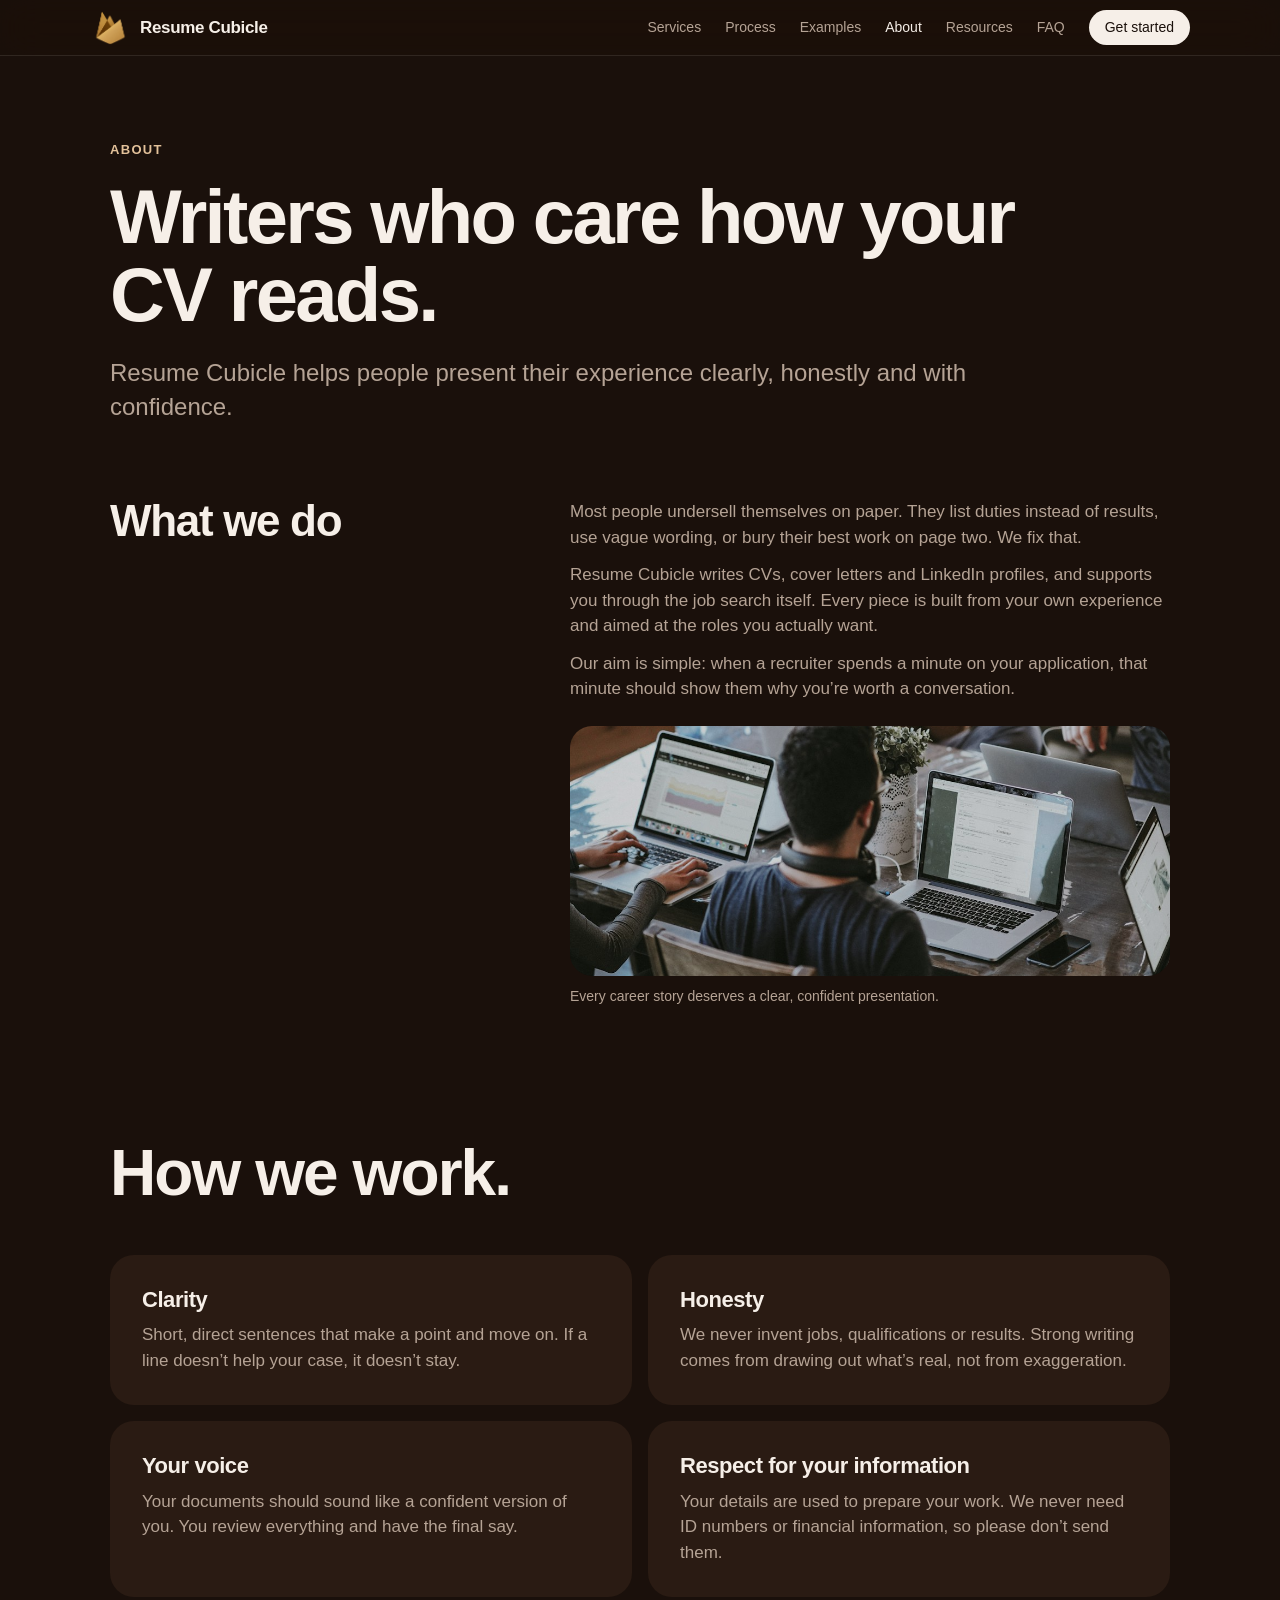
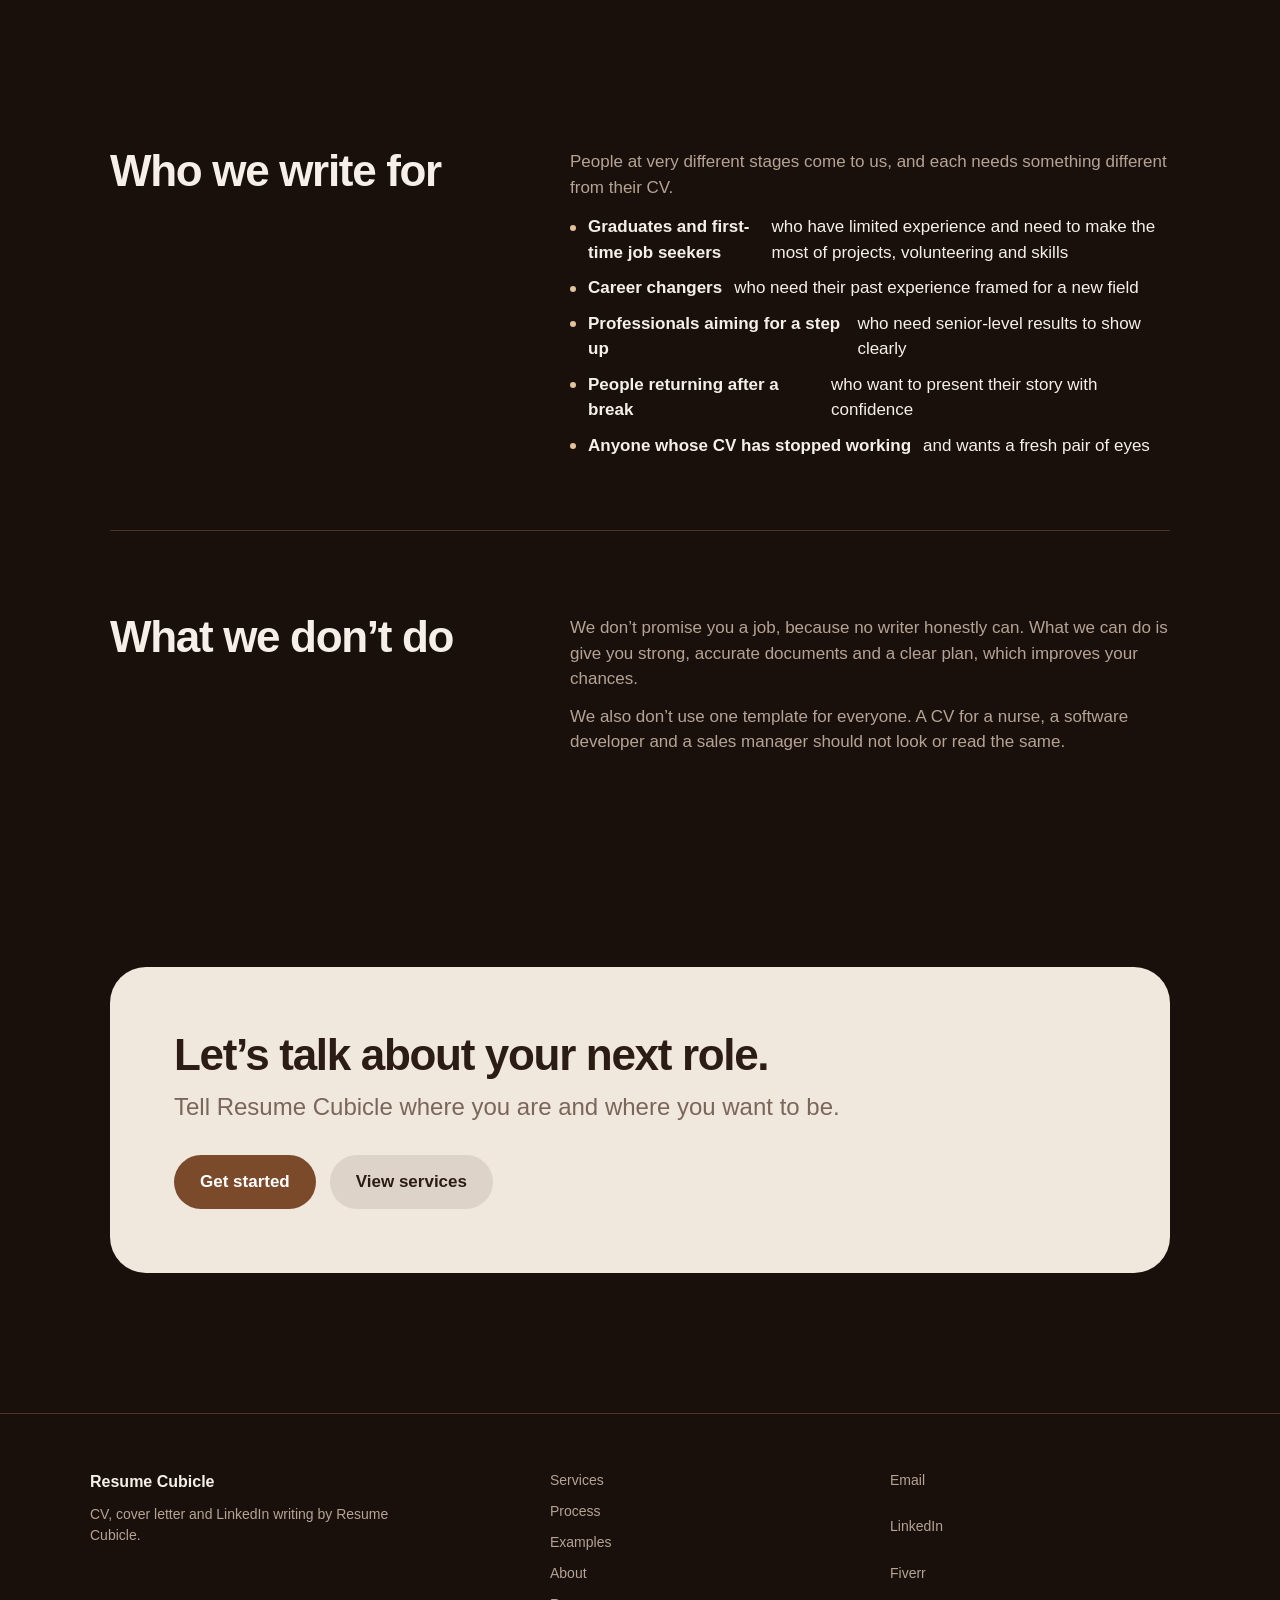
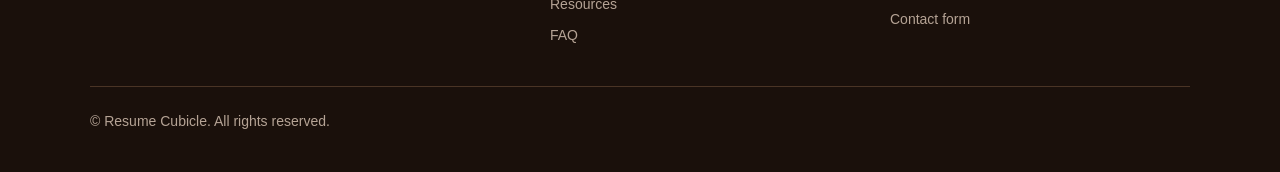
==== commit a93d40c4: "finish" ====
--- a/about.html
+++ b/about.html
@@ -11,7 +11,7 @@
 <body>
 <div class="bar"></div>
 <header class="nav">
-  <a class="logo" href="index.html">Resume Cubicle</a>
+  <a class="logo" href="index.html"><img src="assets/images/file_00000000b10881f58875699072473b52.png" alt="">Resume Cubicle</a>
   <button class="menu" id="menu" aria-expanded="false" aria-controls="links">Menu</button>
   <nav id="links" aria-label="Main">
     <a href="services.html">Services</a><a href="process.html">Process</a><a href="examples.html">Examples</a><a href="about.html" aria-current="page">About</a><a href="resources.html">Resources</a><a href="faq.html">FAQ</a>
@@ -92,7 +92,7 @@
       <li><a href="services.html">Services</a></li><li><a href="process.html">Process</a></li><li><a href="examples.html">Examples</a></li><li><a href="about.html">About</a></li><li><a href="resources.html">Resources</a></li><li><a href="faq.html">FAQ</a></li>
     </ul>
     <ul>
-      <li><a data-link="email" href="contact.html">Email</a></li>
+      <li><a data-link="email" href="mailto:inquiries@resumecubicle.com">Email</a></li>
       <li><a data-link="linkedin" href="contact.html" target="_blank" rel="noopener noreferrer">LinkedIn</a></li>
       <li><a data-link="fiverr" href="contact.html" target="_blank" rel="noopener noreferrer">Fiverr</a></li>
       <li><a href="contact.html">Contact form</a></li>
--- a/styles.css
+++ b/styles.css
@@ -8,7 +8,8 @@
 /* Progress bar and navigation */
 .bar{position:fixed;inset:0 0 auto;height:3px;z-index:60;background:var(--ac);transform:scaleX(var(--sp,0));transform-origin:left}
 .nav{position:fixed;inset:0 0 auto;z-index:50;height:56px;display:flex;align-items:center;justify-content:space-between;padding:0 max(20px,calc((100vw - 1100px)/2));background:rgba(26,16,11,.72);-webkit-backdrop-filter:saturate(180%) blur(20px);backdrop-filter:saturate(180%) blur(20px);border-bottom:1px solid rgba(246,239,232,.1)}
-.logo{font-weight:650;letter-spacing:-.02em}
+.logo{display:flex;align-items:center;gap:10px;font-weight:650;letter-spacing:-.02em}
+.logo img{display:block;width:40px;height:40px;object-fit:contain}
 .nav nav{display:flex;gap:24px;align-items:center;font-size:14px;color:var(--mute)}
 .nav nav a:hover,.nav nav a[aria-current=page]{color:var(--ink)}
 .nav .pill{background:var(--ink);color:var(--bg);padding:7px 16px;border-radius:99px}
